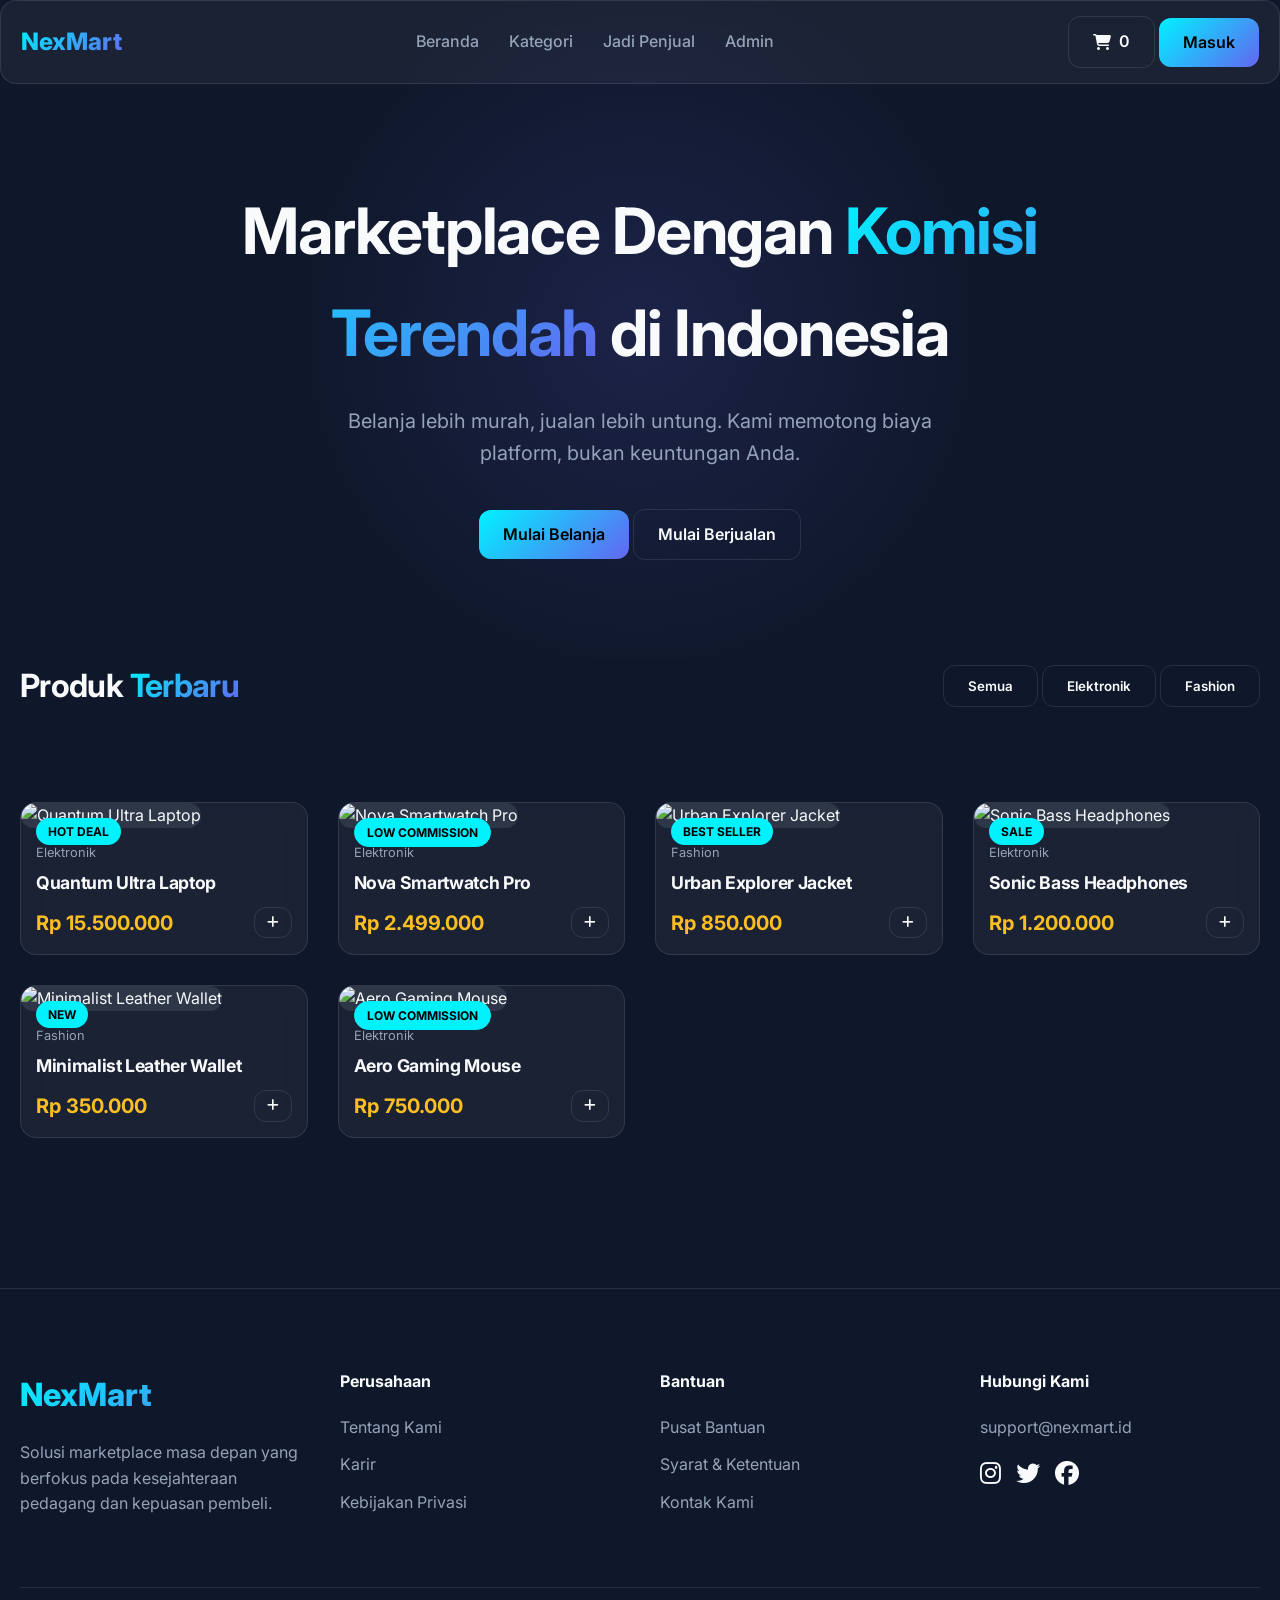
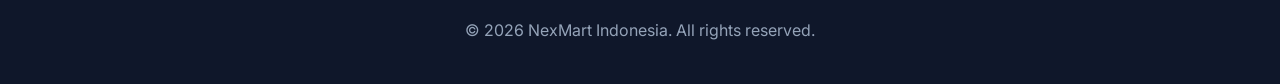
==== index.html @ d1e26cd8 "Initial commit - NexMart Pro" ====
<!DOCTYPE html>
<html lang="id">
<head>
    <meta charset="UTF-8">
    <meta name="viewport" content="width=device-width, initial-scale=1.0">
    <title>NexMart | Marketplace Masa Depan</title>
    <meta name="description" content="NexMart - Marketplace premium dengan komisi terendah untuk para pedagang.">
    <link rel="preconnect" href="https://fonts.googleapis.com">
    <link rel="preconnect" href="https://fonts.gstatic.com" crossorigin>
    <link href="https://fonts.googleapis.com/css2?family=Inter:wght@400;500;600;700;800&display=swap" rel="stylesheet">
    <link rel="stylesheet" href="assets/css/style.css">
    <!-- Font Awesome for Icons -->
    <link rel="stylesheet" href="https://cdnjs.cloudflare.com/ajax/libs/font-awesome/6.4.0/css/all.min.css">
</head>
<body>

    <nav class="glass">
        <div class="container nav-container">
            <a href="index.html" class="logo gradient-text">NexMart</a>
            <ul class="nav-links">
                <li><a href="#">Beranda</a></li>
                <li><a href="#">Kategori</a></li>
                <li><a href="seller-dashboard.html">Jadi Penjual</a></li>
                <li><a href="admin-panel.html">Admin</a></li>
            </ul>
            <div class="nav-actions">
                <a href="#" class="btn btn-outline" id="cart-btn">
                    <i class="fa-solid fa-cart-shopping"></i>
                    <span id="cart-count">0</span>
                </a>
                <a href="auth.html" class="btn btn-primary">Masuk</a>
            </div>
        </div>
    </nav>

    <main>
        <section class="hero">
            <div class="container">
                <h1 class="animate-fade">Marketplace Dengan <span class="gradient-text">Komisi Terendah</span> di Indonesia</h1>
                <p class="animate-fade">Belanja lebih murah, jualan lebih untung. Kami memotong biaya platform, bukan keuntungan Anda.</p>
                <div class="hero-btns animate-fade">
                    <a href="#products" class="btn btn-primary">Mulai Belanja</a>
                    <a href="seller-dashboard.html" class="btn btn-outline">Mulai Berjualan</a>
                </div>
            </div>
        </section>

        <section class="container" id="products">
            <div class="section-header" style="display: flex; justify-content: space-between; align-items: center; margin-bottom: 40px;">
                <h2 style="font-size: 2rem;">Produk <span class="gradient-text">Terbaru</span></h2>
                <div class="filter-btns">
                    <button class="btn btn-outline active">Semua</button>
                    <button class="btn btn-outline">Elektronik</button>
                    <button class="btn btn-outline">Fashion</button>
                </div>
            </div>

            <div class="product-grid" id="product-container">
                <!-- Products will be generated by JavaScript -->
            </div>
        </section>
    </main>

    <footer>
        <div class="container">
            <div class="footer-grid">
                <div class="footer-col">
                    <a href="#" class="logo gradient-text" style="font-size: 2rem; margin-bottom: 20px; display: block;">NexMart</a>
                    <p style="color: var(--text-muted);">Solusi marketplace masa depan yang berfokus pada kesejahteraan pedagang dan kepuasan pembeli.</p>
                </div>
                <div class="footer-col">
                    <h4>Perusahaan</h4>
                    <ul>
                        <li><a href="#">Tentang Kami</a></li>
                        <li><a href="#">Karir</a></li>
                        <li><a href="#">Kebijakan Privasi</a></li>
                    </ul>
                </div>
                <div class="footer-col">
                    <h4>Bantuan</h4>
                    <ul>
                        <li><a href="#">Pusat Bantuan</a></li>
                        <li><a href="#">Syarat & Ketentuan</a></li>
                        <li><a href="#">Kontak Kami</a></li>
                    </ul>
                </div>
                <div class="footer-col">
                    <h4>Hubungi Kami</h4>
                    <p style="color: var(--text-muted); margin-bottom: 15px;">support@nexmart.id</p>
                    <div class="social-links" style="display: flex; gap: 15px;">
                        <a href="#" style="color: var(--text-main); font-size: 1.5rem;"><i class="fa-brands fa-instagram"></i></a>
                        <a href="#" style="color: var(--text-main); font-size: 1.5rem;"><i class="fa-brands fa-twitter"></i></a>
                        <a href="#" style="color: var(--text-main); font-size: 1.5rem;"><i class="fa-brands fa-facebook"></i></a>
                    </div>
                </div>
            </div>
            <div class="footer-bottom" style="text-align: center; margin-top: 60px; padding-top: 30px; border-top: 1px solid var(--glass-border); color: var(--text-muted);">
                <p>&copy; 2026 NexMart Indonesia. All rights reserved.</p>
            </div>
        </div>
    </footer>

    <script src="assets/js/main.js"></script>
</body>
</html>
---- assets/css/style.css ----
/* Design System & Global Styles */
:root {
    --primary: #00f2ff; /* Electric Cyan */
    --secondary: #6366f1; /* Indigo */
    --bg-dark: #0f172a; /* Navy Dark */
    --bg-card: #1e293b; /* Slate */
    --text-main: #f8fafc;
    --text-muted: #94a3b8;
    --accent: #fbbf24; /* Gold */
    --glass: rgba(255, 255, 255, 0.05);
    --glass-border: rgba(255, 255, 255, 0.1);
}

* {
    margin: 0;
    padding: 0;
    box-sizing: border-box;
    font-family: 'Inter', -apple-system, BlinkMacSystemFont, sans-serif;
}

body {
    background-color: var(--bg-dark);
    color: var(--text-main);
    line-height: 1.6;
    overflow-x: hidden;
}

/* Glassmorphism Utility */
.glass {
    background: var(--glass);
    backdrop-filter: blur(12px);
    -webkit-backdrop-filter: blur(12px);
    border: 1px solid var(--glass-border);
    border-radius: 16px;
}

/* Animations */
@keyframes fadeIn {
    from { opacity: 0; transform: translateY(20px); }
    to { opacity: 1; transform: translateY(0); }
}

.animate-fade {
    animation: fadeIn 0.6s ease-out forwards;
}

/* Typography */
h1, h2, h3 {
    font-weight: 700;
    letter-spacing: -0.02em;
}

.gradient-text {
    background: linear-gradient(135deg, var(--primary), var(--secondary));
    -webkit-background-clip: text;
    -webkit-text-fill-color: transparent;
}

/* Layout */
.container {
    max-width: 1400px;
    margin: 0 auto;
    padding: 0 20px;
}

/* Buttons */
.btn {
    padding: 12px 24px;
    border-radius: 12px;
    font-weight: 600;
    cursor: pointer;
    transition: all 0.3s ease;
    border: none;
    display: inline-flex;
    align-items: center;
    gap: 8px;
    text-decoration: none;
}

.btn-primary {
    background: linear-gradient(135deg, var(--primary), var(--secondary));
    color: #000;
}

.btn-primary:hover {
    transform: translateY(-2px);
    box-shadow: 0 10px 20px rgba(0, 242, 255, 0.3);
}

.btn-outline {
    background: transparent;
    border: 1px solid var(--glass-border);
    color: var(--text-main);
}

.btn-outline:hover {
    background: var(--glass);
}

/* Navbar */
nav {
    position: fixed;
    top: 0;
    left: 0;
    right: 0;
    z-index: 1000;
    padding: 15px 0;
    transition: all 0.3s ease;
}

.nav-container {
    display: flex;
    justify-content: space-between;
    align-items: center;
}

.logo {
    font-size: 1.5rem;
    font-weight: 800;
    text-decoration: none;
    color: var(--text-main);
}

.nav-links {
    display: flex;
    gap: 30px;
    list-style: none;
}

.nav-links a {
    text-decoration: none;
    color: var(--text-muted);
    font-weight: 500;
    transition: 0.3s;
}

.nav-links a:hover {
    color: var(--primary);
}

/* Hero Section */
.hero {
    padding: 180px 0 100px;
    text-align: center;
    background: radial-gradient(circle at 50% 50%, rgba(99, 102, 241, 0.15) 0%, transparent 50%);
}

.hero h1 {
    font-size: 4rem;
    margin-bottom: 20px;
    max-width: 900px;
    margin-left: auto;
    margin-right: auto;
}

.hero p {
    font-size: 1.25rem;
    color: var(--text-muted);
    margin-bottom: 40px;
    max-width: 600px;
    margin-left: auto;
    margin-right: auto;
}

/* Product Grid */
.product-grid {
    display: grid;
    grid-template-columns: repeat(auto-fill, minmax(280px, 1fr));
    gap: 30px;
    padding: 50px 0;
}

.product-card {
    transition: all 0.3s ease;
    overflow: hidden;
    position: relative;
}

.product-card:hover {
    transform: translateY(-10px);
}

.product-img {
    width: 100%;
    aspect-ratio: 1/1;
    background: #2d3748;
    border-radius: 12px;
    margin-bottom: 15px;
    object-fit: cover;
}

.product-info h3 {
    font-size: 1.1rem;
    margin-bottom: 10px;
}

.product-price {
    color: var(--accent);
    font-weight: 700;
    font-size: 1.25rem;
}

.badge {
    position: absolute;
    top: 15px;
    left: 15px;
    padding: 4px 12px;
    border-radius: 20px;
    font-size: 0.75rem;
    font-weight: 700;
    text-transform: uppercase;
}

.badge-low-comm {
    background: rgba(0, 242, 255, 0.2);
    color: var(--primary);
    border: 1px solid var(--primary);
}

/* Footer */
footer {
    padding: 80px 0 40px;
    border-top: 1px solid var(--glass-border);
    margin-top: 100px;
}

.footer-grid {
    display: grid;
    grid-template-columns: repeat(4, 1fr);
    gap: 40px;
}

.footer-col h4 {
    margin-bottom: 20px;
}

.footer-col ul {
    list-style: none;
}

.footer-col ul li {
    margin-bottom: 12px;
}

.footer-col ul a {
    color: var(--text-muted);
    text-decoration: none;
    transition: 0.3s;
}

.footer-col ul a:hover {
    color: var(--primary);
}

/* Responsive */
@media (max-width: 768px) {
    .hero h1 { font-size: 2.5rem; }
    .footer-grid { grid-template-columns: repeat(2, 1fr); }
}
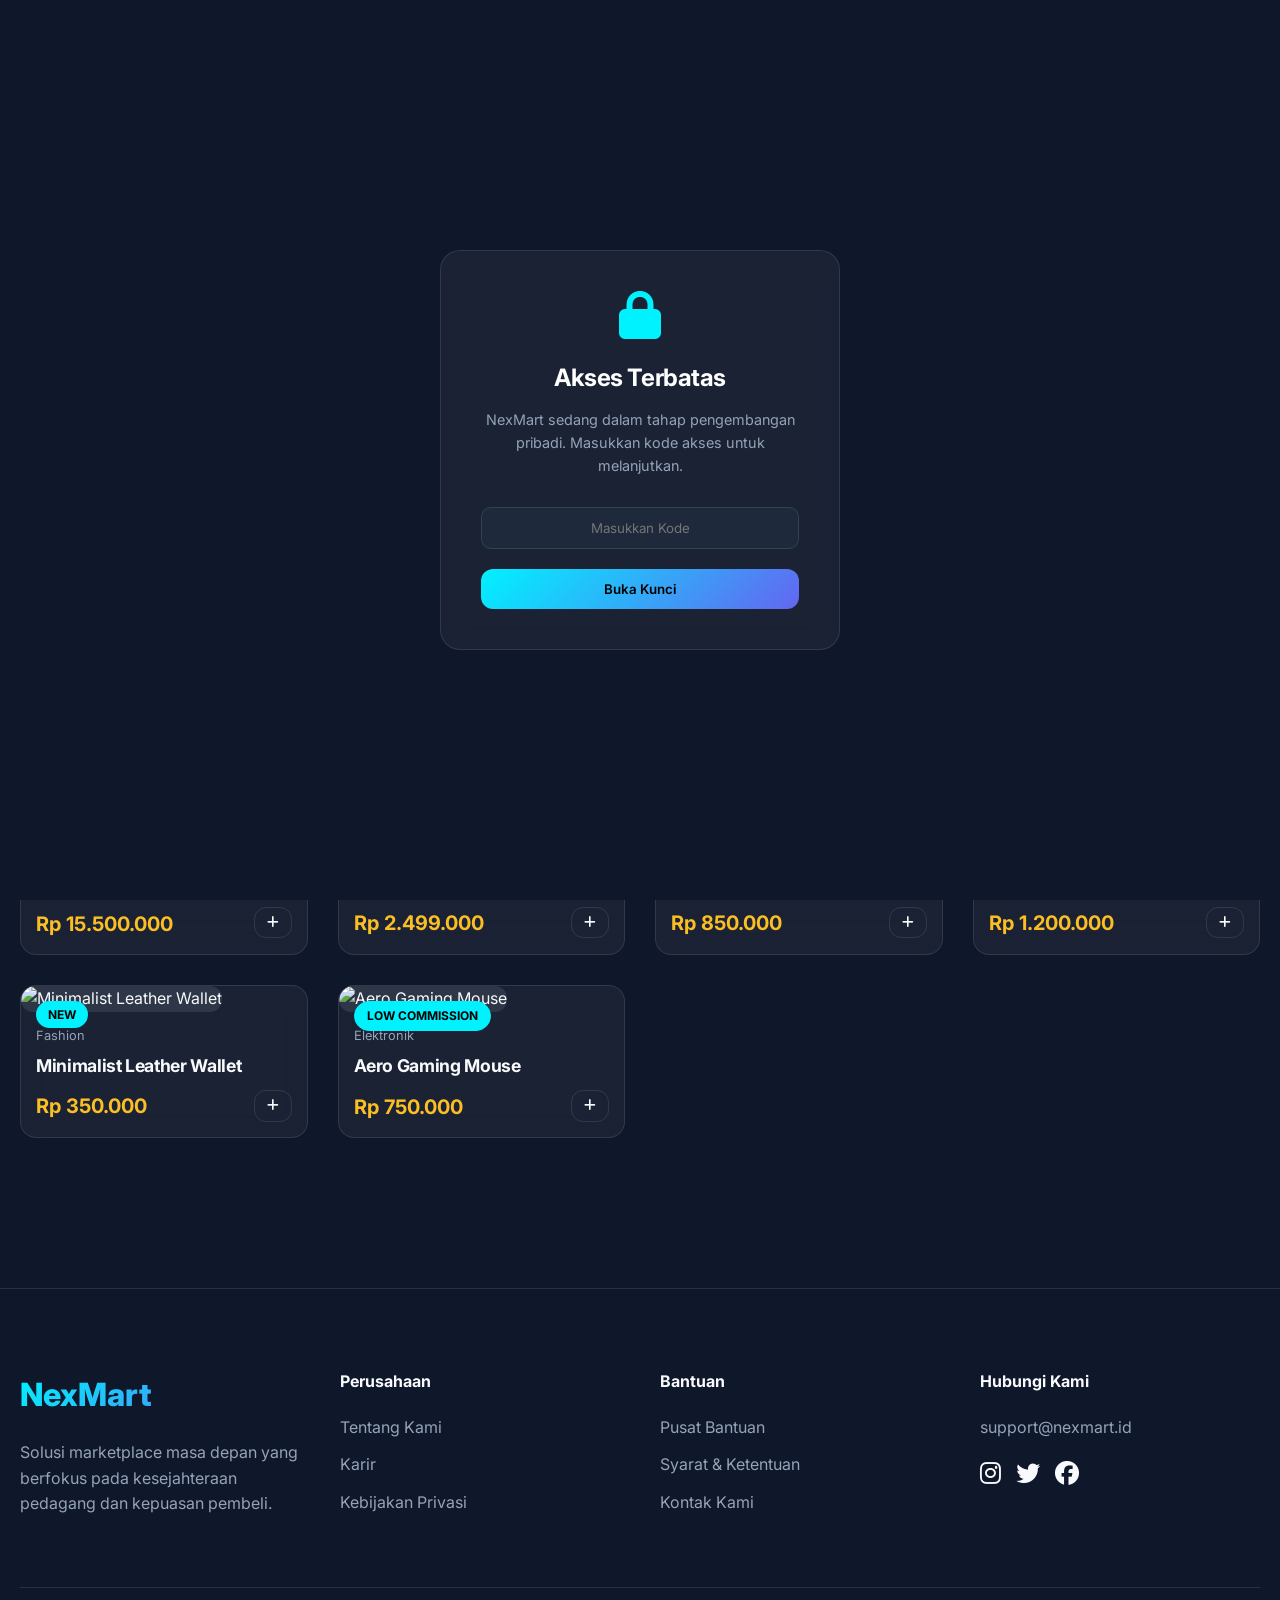
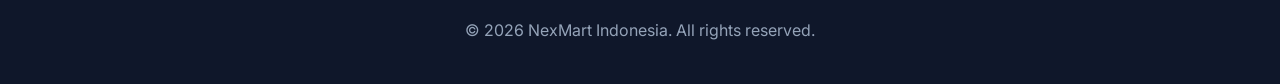
==== commit ed96c81b: "Add security gatekeeper lock" ====
--- a/index.html
+++ b/index.html
@@ -11,6 +11,7 @@
     <link rel="stylesheet" href="assets/css/style.css">
     <!-- Font Awesome for Icons -->
     <link rel="stylesheet" href="https://cdnjs.cloudflare.com/ajax/libs/font-awesome/6.4.0/css/all.min.css">
+    <script src="assets/js/gatekeeper.js"></script>
 </head>
 <body>
 
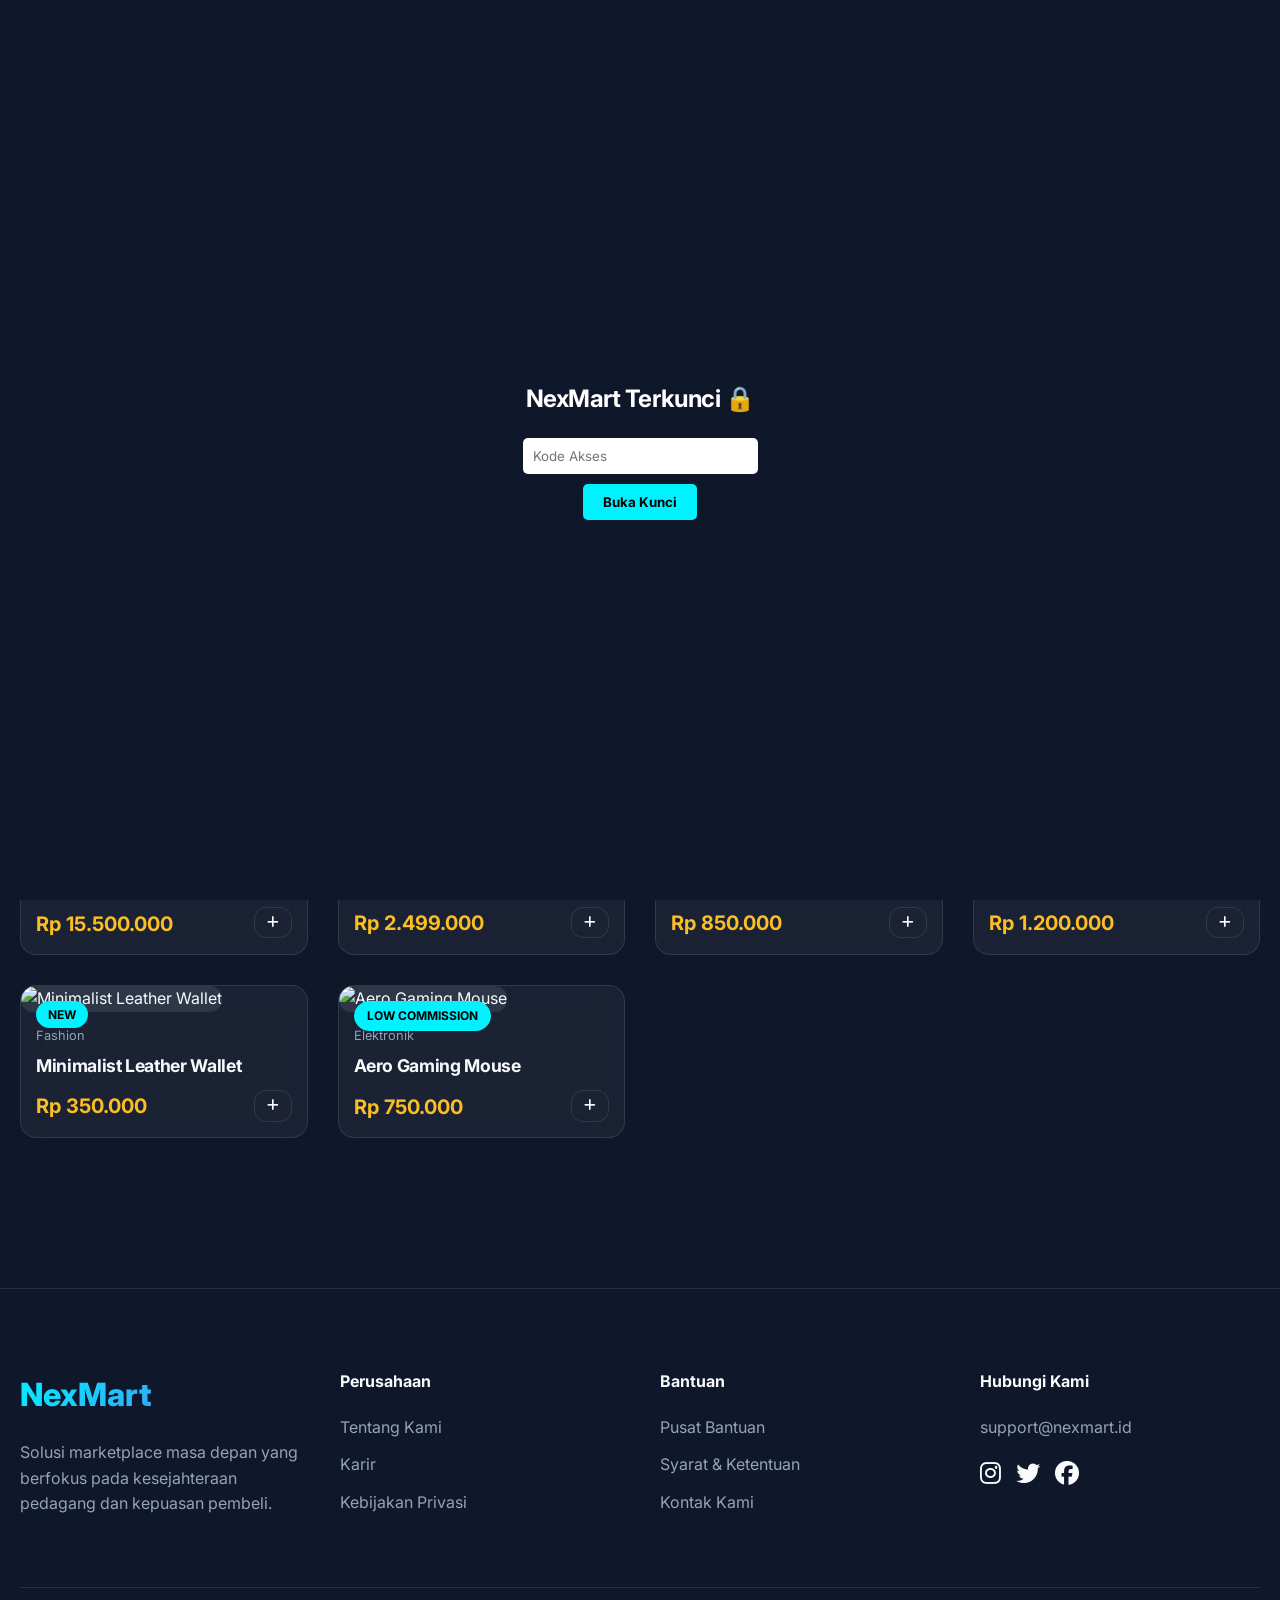
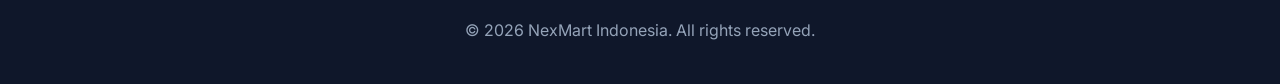
==== commit 58be0dac: "Hardcode security gate for better reliability" ====
--- a/index.html
+++ b/index.html
@@ -11,7 +11,22 @@
     <link rel="stylesheet" href="assets/css/style.css">
     <!-- Font Awesome for Icons -->
     <link rel="stylesheet" href="https://cdnjs.cloudflare.com/ajax/libs/font-awesome/6.4.0/css/all.min.css">
-    <script src="assets/js/gatekeeper.js"></script>
+    <script>
+        (function() {
+            const ACCESS_CODE = "imam77";
+            if (localStorage.getItem("nexmart_auth_token") !== "authorized") {
+                document.write('<div id="gate" style="position:fixed;top:0;left:0;width:100%;height:100%;background:#0f172a;z-index:999999;display:flex;align-items:center;justify-content:center;color:white;font-family:sans-serif;text-align:center;"><div><h2 style="margin-bottom:20px;">NexMart Terkunci 🔒</h2><input type="password" id="c" placeholder="Kode Akses" style="padding:10px;border-radius:5px;border:none;margin-bottom:10px;"><br><button onclick="u()" style="padding:10px 20px;background:#00f2ff;border:none;border-radius:5px;cursor:pointer;color:#000;font-weight:bold;">Buka Kunci</button><p id="e" style="color:red;display:none;margin-top:10px;">Kode Salah!</p></div></div>');
+                window.u = function() {
+                    if (document.getElementById('c').value === ACCESS_CODE) {
+                        localStorage.setItem("nexmart_auth_token", "authorized");
+                        location.reload();
+                    } else {
+                        document.getElementById('e').style.display = 'block';
+                    }
+                };
+            }
+        })();
+    </script>
 </head>
 <body>
 
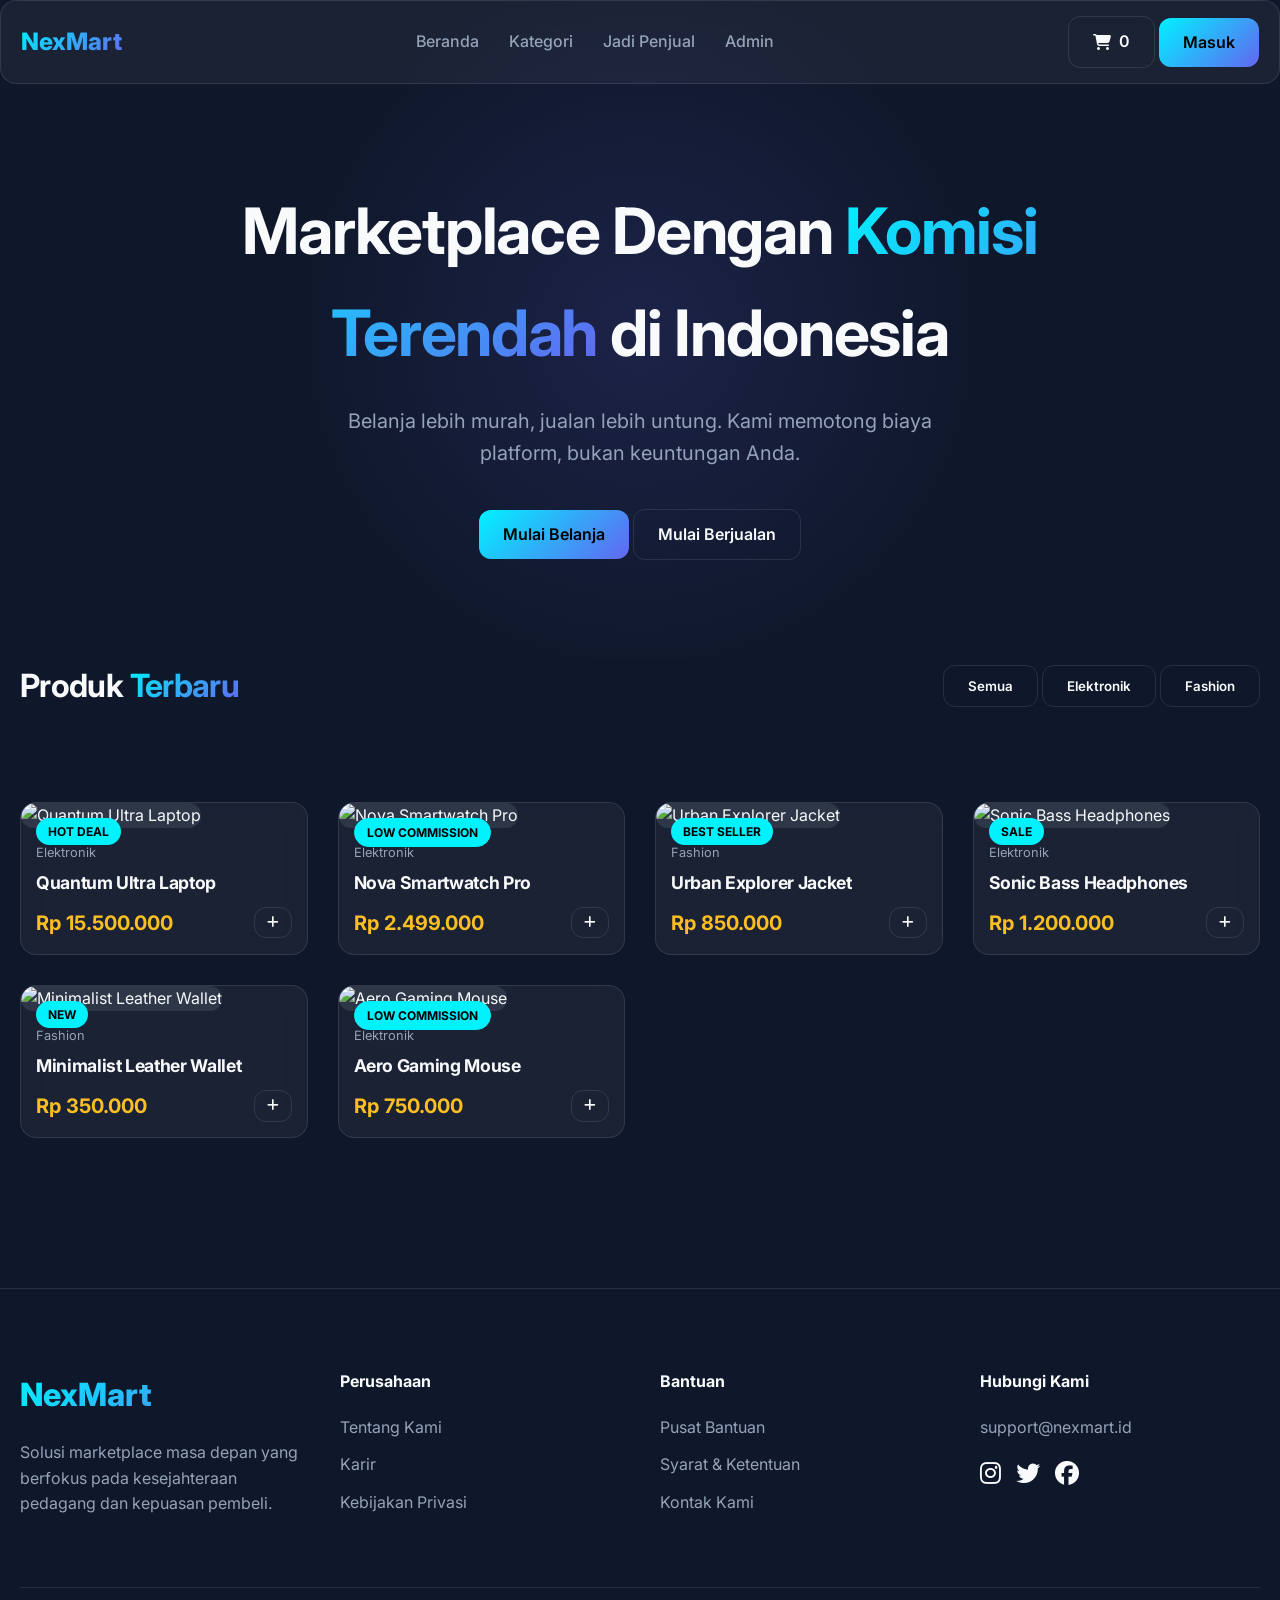
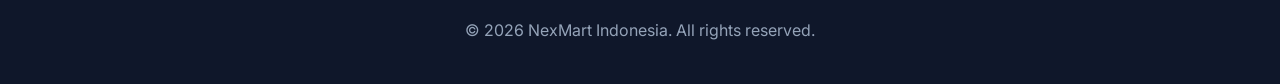
==== commit 9390cab7: "Remove security gate as requested" ====
--- a/index.html
+++ b/index.html
@@ -11,22 +11,6 @@
     <link rel="stylesheet" href="assets/css/style.css">
     <!-- Font Awesome for Icons -->
     <link rel="stylesheet" href="https://cdnjs.cloudflare.com/ajax/libs/font-awesome/6.4.0/css/all.min.css">
-    <script>
-        (function() {
-            const ACCESS_CODE = "imam77";
-            if (localStorage.getItem("nexmart_auth_token") !== "authorized") {
-                document.write('<div id="gate" style="position:fixed;top:0;left:0;width:100%;height:100%;background:#0f172a;z-index:999999;display:flex;align-items:center;justify-content:center;color:white;font-family:sans-serif;text-align:center;"><div><h2 style="margin-bottom:20px;">NexMart Terkunci 🔒</h2><input type="password" id="c" placeholder="Kode Akses" style="padding:10px;border-radius:5px;border:none;margin-bottom:10px;"><br><button onclick="u()" style="padding:10px 20px;background:#00f2ff;border:none;border-radius:5px;cursor:pointer;color:#000;font-weight:bold;">Buka Kunci</button><p id="e" style="color:red;display:none;margin-top:10px;">Kode Salah!</p></div></div>');
-                window.u = function() {
-                    if (document.getElementById('c').value === ACCESS_CODE) {
-                        localStorage.setItem("nexmart_auth_token", "authorized");
-                        location.reload();
-                    } else {
-                        document.getElementById('e').style.display = 'block';
-                    }
-                };
-            }
-        })();
-    </script>
 </head>
 <body>
 
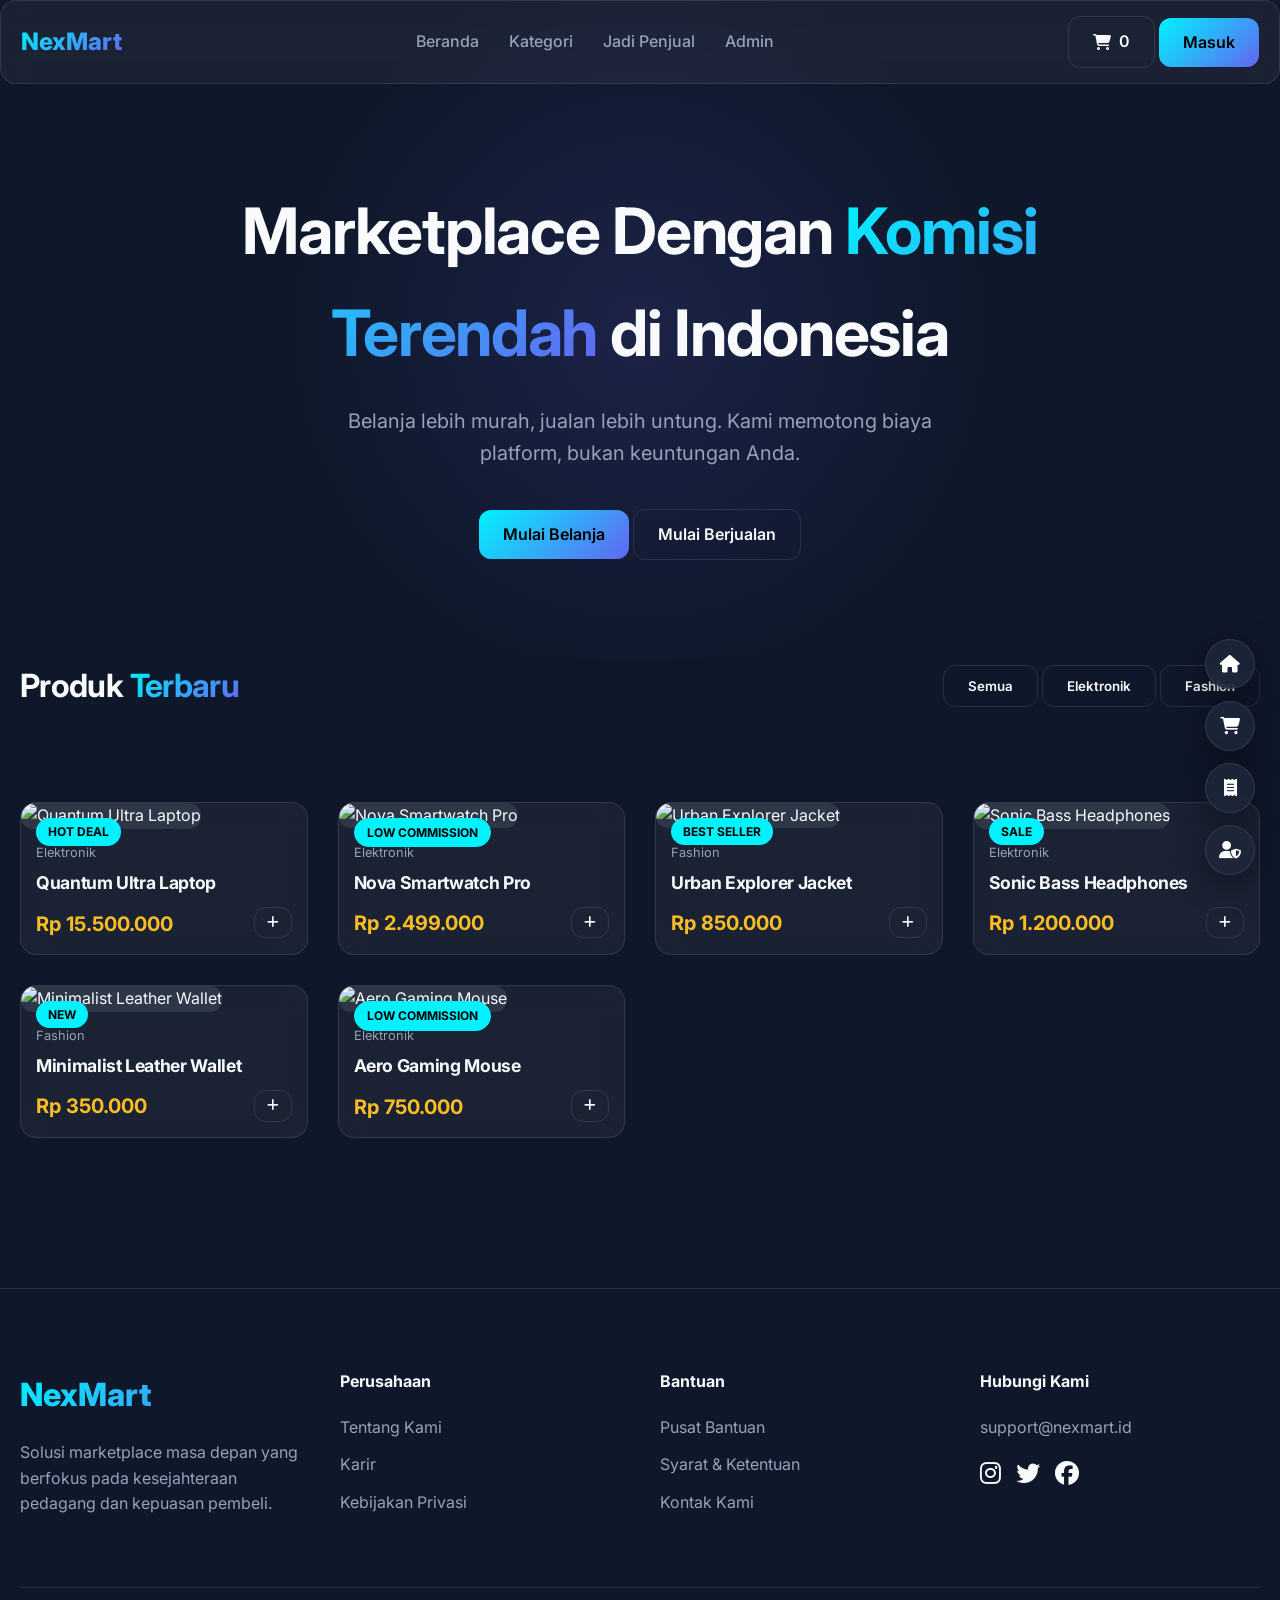
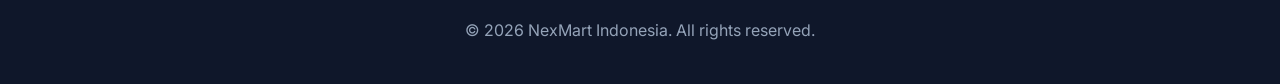
==== commit a400b611: "Update UI: Add floating menu, hide scrollbar, and dynamic login button" ====
--- a/index.html
+++ b/index.html
@@ -18,7 +18,7 @@
         <div class="container nav-container">
             <a href="index.html" class="logo gradient-text">NexMart</a>
             <ul class="nav-links">
-                <li><a href="#">Beranda</a></li>
+                <li><a href="index.html">Beranda</a></li>
                 <li><a href="#">Kategori</a></li>
                 <li><a href="seller-dashboard.html">Jadi Penjual</a></li>
                 <li><a href="admin-panel.html">Admin</a></li>
@@ -28,10 +28,42 @@
                     <i class="fa-solid fa-cart-shopping"></i>
                     <span id="cart-count">0</span>
                 </a>
-                <a href="auth.html" class="btn btn-primary">Masuk</a>
+                <a href="auth.html" id="auth-btn" class="btn btn-primary">Masuk</a>
             </div>
         </div>
     </nav>
+
+    <!-- Floating Menu -->
+    <div class="floating-menu">
+        <a href="index.html" class="floating-btn">
+            <i class="fa-solid fa-house"></i>
+            <span>Beranda</span>
+        </a>
+        <a href="#" class="floating-btn">
+            <i class="fa-solid fa-cart-shopping"></i>
+            <span>Keranjang Belanja</span>
+        </a>
+        <a href="#" class="floating-btn">
+            <i class="fa-solid fa-receipt"></i>
+            <span>Riwayat Transaksi</span>
+        </a>
+        <a href="#" class="floating-btn">
+            <i class="fa-solid fa-user-shield"></i>
+            <span>Akun & Keamanan</span>
+        </a>
+    </div>
+
+    <script>
+        document.addEventListener('DOMContentLoaded', () => {
+            const authBtn = document.getElementById('auth-btn');
+            const isLoggedIn = localStorage.getItem('isLoggedIn');
+            
+            if (isLoggedIn === 'true') {
+                authBtn.innerText = "Mulai Berdagang";
+                authBtn.href = "seller-dashboard.html";
+            }
+        });
+    </script>
 
     <main>
         <section class="hero">
--- a/assets/css/style.css
+++ b/assets/css/style.css
@@ -257,3 +257,69 @@
     .hero h1 { font-size: 2.5rem; }
     .footer-grid { grid-template-columns: repeat(2, 1fr); }
 }
+
+/* Hide Scrollbar */
+::-webkit-scrollbar {
+    display: none;
+}
+html, body {
+    scrollbar-width: none;
+    -ms-overflow-style: none;
+}
+
+/* Floating Menu */
+.floating-menu {
+    position: fixed;
+    right: 25px;
+    bottom: 25px;
+    display: flex;
+    flex-direction: column;
+    gap: 12px;
+    z-index: 2000;
+}
+
+.floating-btn {
+    width: 50px;
+    height: 50px;
+    border-radius: 50%;
+    background: rgba(30, 41, 59, 0.8);
+    backdrop-filter: blur(10px);
+    border: 1px solid rgba(255, 255, 255, 0.1);
+    display: flex;
+    align-items: center;
+    justify-content: center;
+    color: white;
+    text-decoration: none;
+    font-size: 1.1rem;
+    transition: 0.3s cubic-bezier(0.4, 0, 0.2, 1);
+    box-shadow: 0 8px 32px rgba(0,0,0,0.4);
+    position: relative;
+}
+
+.floating-btn:hover {
+    background: var(--primary);
+    color: #0f172a;
+    transform: scale(1.1) translateY(-5px);
+    box-shadow: 0 12px 40px rgba(0, 242, 255, 0.3);
+}
+
+.floating-btn span {
+    position: absolute;
+    right: 65px;
+    background: var(--primary);
+    color: #0f172a;
+    padding: 6px 14px;
+    border-radius: 8px;
+    font-size: 0.75rem;
+    font-weight: 700;
+    opacity: 0;
+    pointer-events: none;
+    transition: 0.3s;
+    white-space: nowrap;
+    box-shadow: 0 4px 15px rgba(0,0,0,0.3);
+}
+
+.floating-btn:hover span {
+    opacity: 1;
+    right: 60px;
+}
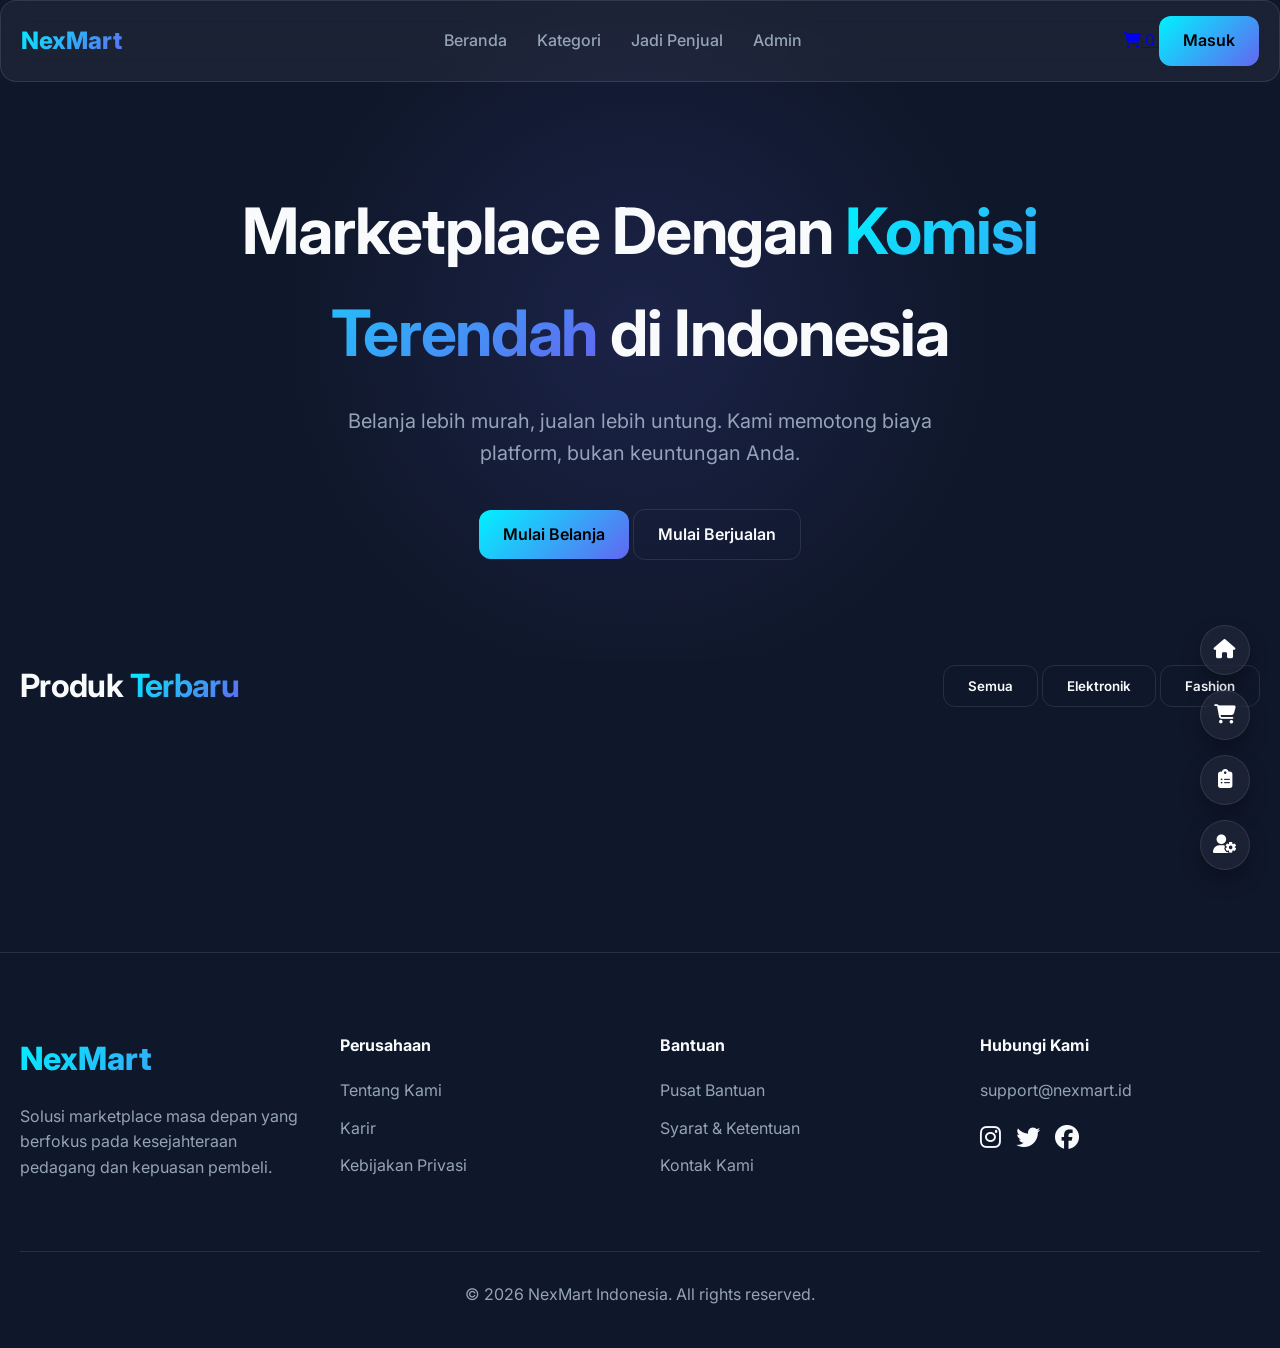
==== commit 07dc413f: "Add smart navigation, floating action buttons, and remove custom scrollbar" ====
--- a/index.html
+++ b/index.html
@@ -18,52 +18,20 @@
         <div class="container nav-container">
             <a href="index.html" class="logo gradient-text">NexMart</a>
             <ul class="nav-links">
-                <li><a href="index.html">Beranda</a></li>
+                <li><a href="#">Beranda</a></li>
                 <li><a href="#">Kategori</a></li>
                 <li><a href="seller-dashboard.html">Jadi Penjual</a></li>
                 <li><a href="admin-panel.html">Admin</a></li>
             </ul>
-            <div class="nav-actions">
-                <a href="#" class="btn btn-outline" id="cart-btn">
+            <div class="nav-auth">
+                <a href="cart.html" class="cart-btn">
                     <i class="fa-solid fa-cart-shopping"></i>
                     <span id="cart-count">0</span>
                 </a>
-                <a href="auth.html" id="auth-btn" class="btn btn-primary">Masuk</a>
+                <a href="auth.html" id="main-auth-btn" class="btn btn-primary">Masuk</a>
             </div>
         </div>
     </nav>
-
-    <!-- Floating Menu -->
-    <div class="floating-menu">
-        <a href="index.html" class="floating-btn">
-            <i class="fa-solid fa-house"></i>
-            <span>Beranda</span>
-        </a>
-        <a href="#" class="floating-btn">
-            <i class="fa-solid fa-cart-shopping"></i>
-            <span>Keranjang Belanja</span>
-        </a>
-        <a href="#" class="floating-btn">
-            <i class="fa-solid fa-receipt"></i>
-            <span>Riwayat Transaksi</span>
-        </a>
-        <a href="#" class="floating-btn">
-            <i class="fa-solid fa-user-shield"></i>
-            <span>Akun & Keamanan</span>
-        </a>
-    </div>
-
-    <script>
-        document.addEventListener('DOMContentLoaded', () => {
-            const authBtn = document.getElementById('auth-btn');
-            const isLoggedIn = localStorage.getItem('isLoggedIn');
-            
-            if (isLoggedIn === 'true') {
-                authBtn.innerText = "Mulai Berdagang";
-                authBtn.href = "seller-dashboard.html";
-            }
-        });
-    </script>
 
     <main>
         <section class="hero">
@@ -132,6 +100,41 @@
         </div>
     </footer>
 
-    <script src="assets/js/main.js"></script>
+    <!-- Floating Action Buttons (FAB) -->
+    <div class="fab-container">
+        <a href="index.html" class="fab-btn">
+            <i class="fa-solid fa-house"></i>
+            <span class="fab-label">Home</span>
+        </a>
+        <a href="cart.html" class="fab-btn">
+            <i class="fa-solid fa-cart-shopping"></i>
+            <span class="fab-label">Keranjang</span>
+        </a>
+        <a href="transactions.html" class="fab-btn">
+            <i class="fa-solid fa-clipboard-list"></i>
+            <span class="fab-label">Transaksi</span>
+        </a>
+        <a href="settings.html" class="fab-btn">
+            <i class="fa-solid fa-user-gear"></i>
+            <span class="fab-label">Akun & Keamanan</span>
+        </a>
+    </div>
+
+    <script>
+        // Check Login Status for Navbar
+        document.addEventListener('DOMContentLoaded', function() {
+            const isLoggedIn = localStorage.getItem('isLoggedIn') === 'true';
+            const authBtn = document.getElementById('main-auth-btn');
+            
+            if (isLoggedIn) {
+                const userData = JSON.parse(localStorage.getItem('nexmart_user'));
+                authBtn.innerText = 'Mulai Berdagang';
+                authBtn.href = 'seller-dashboard.html';
+                
+                // Jika sudah login, beri sambutan kecil di konsol
+                console.log('Selamat datang kembali, ' + userData.name);
+            }
+        });
+    </script>
 </body>
 </html>
--- a/assets/css/style.css
+++ b/assets/css/style.css
@@ -97,6 +97,77 @@
     background: var(--glass);
 }
 
+/* Floating Action Buttons (FAB) */
+.fab-container {
+    position: fixed;
+    bottom: 30px;
+    right: 30px;
+    display: flex;
+    flex-direction: column;
+    gap: 15px;
+    z-index: 1000;
+}
+
+.fab-btn {
+    width: 50px;
+    height: 50px;
+    background: var(--glass);
+    border: 1px solid var(--glass-border);
+    border-radius: 50%;
+    color: white;
+    display: flex;
+    align-items: center;
+    justify-content: center;
+    cursor: pointer;
+    transition: all 0.3s cubic-bezier(0.4, 0, 0.2, 1);
+    backdrop-filter: blur(10px);
+    box-shadow: 0 10px 20px rgba(0,0,0,0.3);
+    text-decoration: none;
+    position: relative;
+}
+
+.fab-btn:hover {
+    background: var(--primary);
+    color: #0f172a;
+    transform: translateY(-5px) scale(1.1);
+    box-shadow: 0 15px 30px rgba(0, 242, 255, 0.3);
+}
+
+.fab-btn i {
+    font-size: 1.2rem;
+}
+
+.fab-label {
+    position: absolute;
+    right: 65px;
+    background: var(--primary);
+    color: #0f172a;
+    padding: 5px 12px;
+    border-radius: 6px;
+    font-size: 0.75rem;
+    font-weight: 700;
+    opacity: 0;
+    pointer-events: none;
+    transition: 0.3s;
+    white-space: nowrap;
+}
+
+.fab-btn:hover .fab-label {
+    opacity: 1;
+    right: 70px;
+}
+
+@media (max-width: 768px) {
+    .fab-container {
+        bottom: 20px;
+        right: 20px;
+    }
+    .fab-btn {
+        width: 45px;
+        height: 45px;
+    }
+}
+
 /* Navbar */
 nav {
     position: fixed;
@@ -257,69 +328,3 @@
     .hero h1 { font-size: 2.5rem; }
     .footer-grid { grid-template-columns: repeat(2, 1fr); }
 }
-
-/* Hide Scrollbar */
-::-webkit-scrollbar {
-    display: none;
-}
-html, body {
-    scrollbar-width: none;
-    -ms-overflow-style: none;
-}
-
-/* Floating Menu */
-.floating-menu {
-    position: fixed;
-    right: 25px;
-    bottom: 25px;
-    display: flex;
-    flex-direction: column;
-    gap: 12px;
-    z-index: 2000;
-}
-
-.floating-btn {
-    width: 50px;
-    height: 50px;
-    border-radius: 50%;
-    background: rgba(30, 41, 59, 0.8);
-    backdrop-filter: blur(10px);
-    border: 1px solid rgba(255, 255, 255, 0.1);
-    display: flex;
-    align-items: center;
-    justify-content: center;
-    color: white;
-    text-decoration: none;
-    font-size: 1.1rem;
-    transition: 0.3s cubic-bezier(0.4, 0, 0.2, 1);
-    box-shadow: 0 8px 32px rgba(0,0,0,0.4);
-    position: relative;
-}
-
-.floating-btn:hover {
-    background: var(--primary);
-    color: #0f172a;
-    transform: scale(1.1) translateY(-5px);
-    box-shadow: 0 12px 40px rgba(0, 242, 255, 0.3);
-}
-
-.floating-btn span {
-    position: absolute;
-    right: 65px;
-    background: var(--primary);
-    color: #0f172a;
-    padding: 6px 14px;
-    border-radius: 8px;
-    font-size: 0.75rem;
-    font-weight: 700;
-    opacity: 0;
-    pointer-events: none;
-    transition: 0.3s;
-    white-space: nowrap;
-    box-shadow: 0 4px 15px rgba(0,0,0,0.3);
-}
-
-.floating-btn:hover span {
-    opacity: 1;
-    right: 60px;
-}
